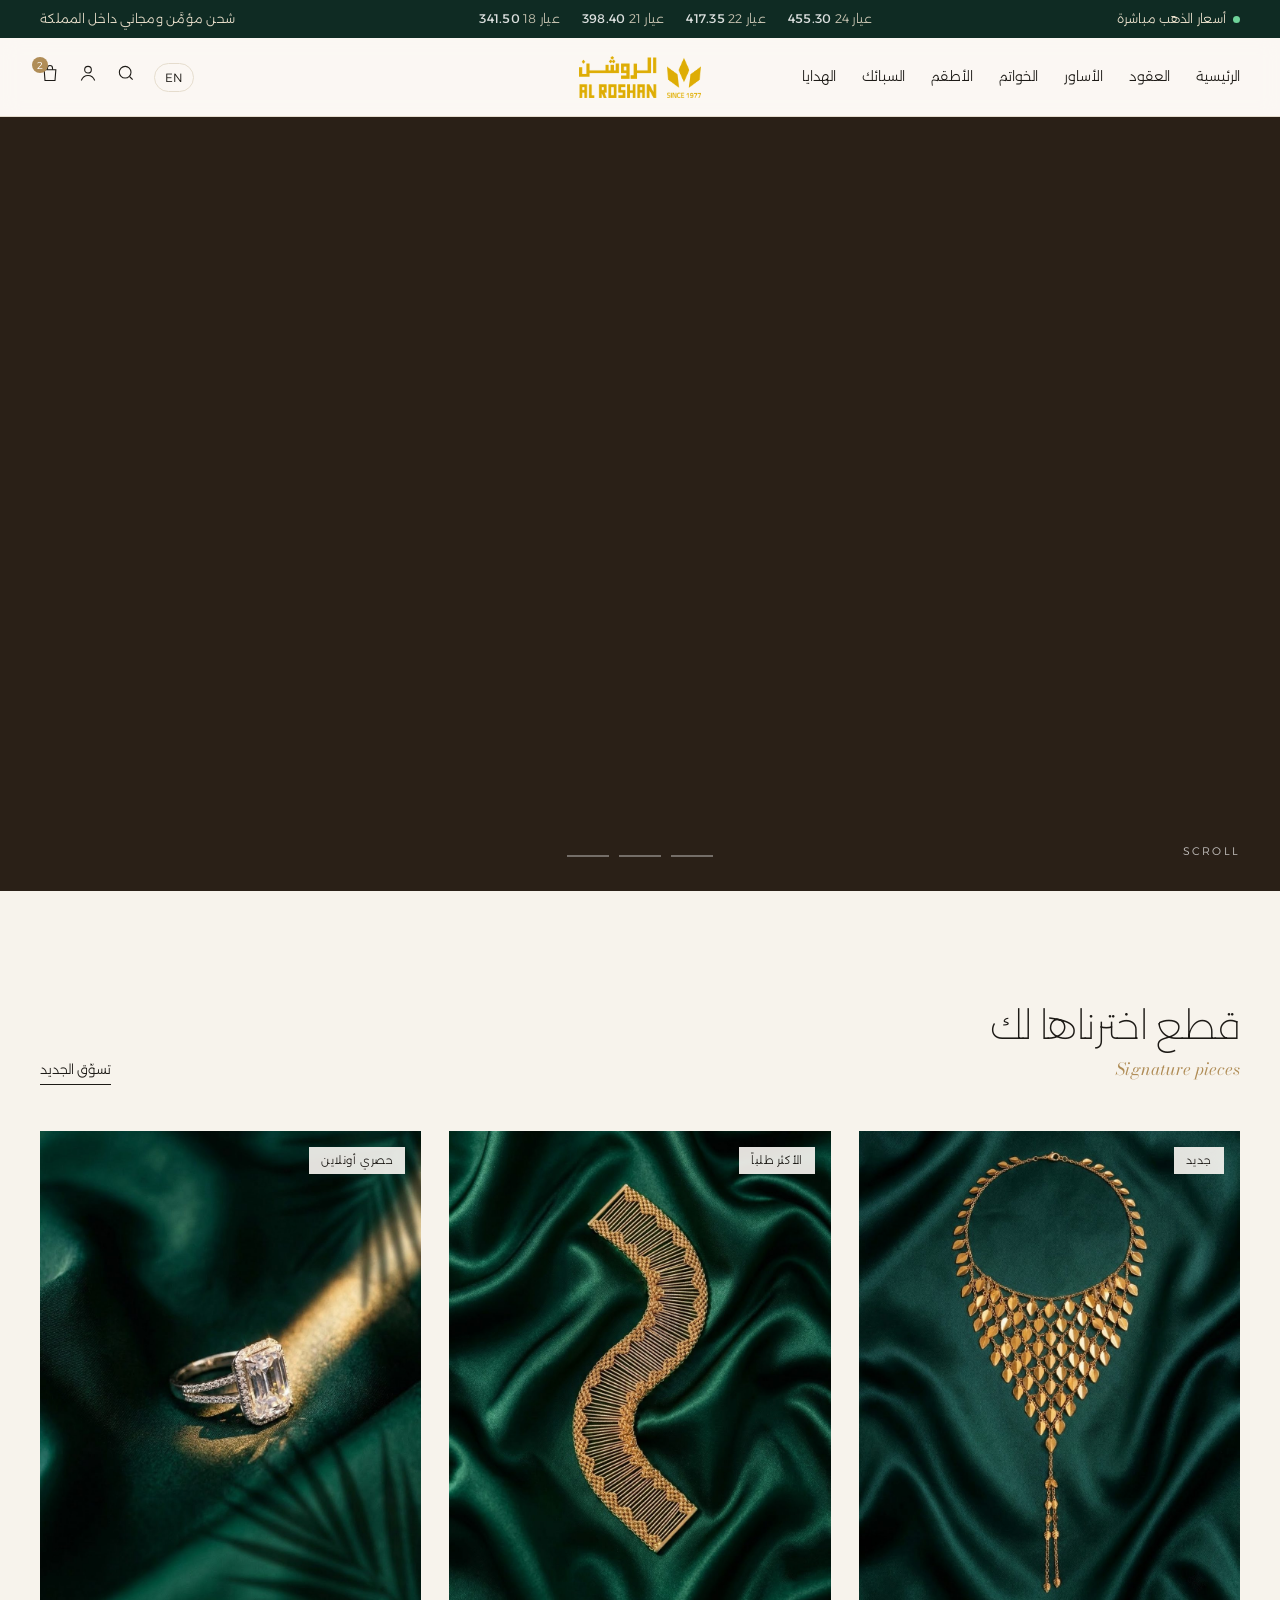
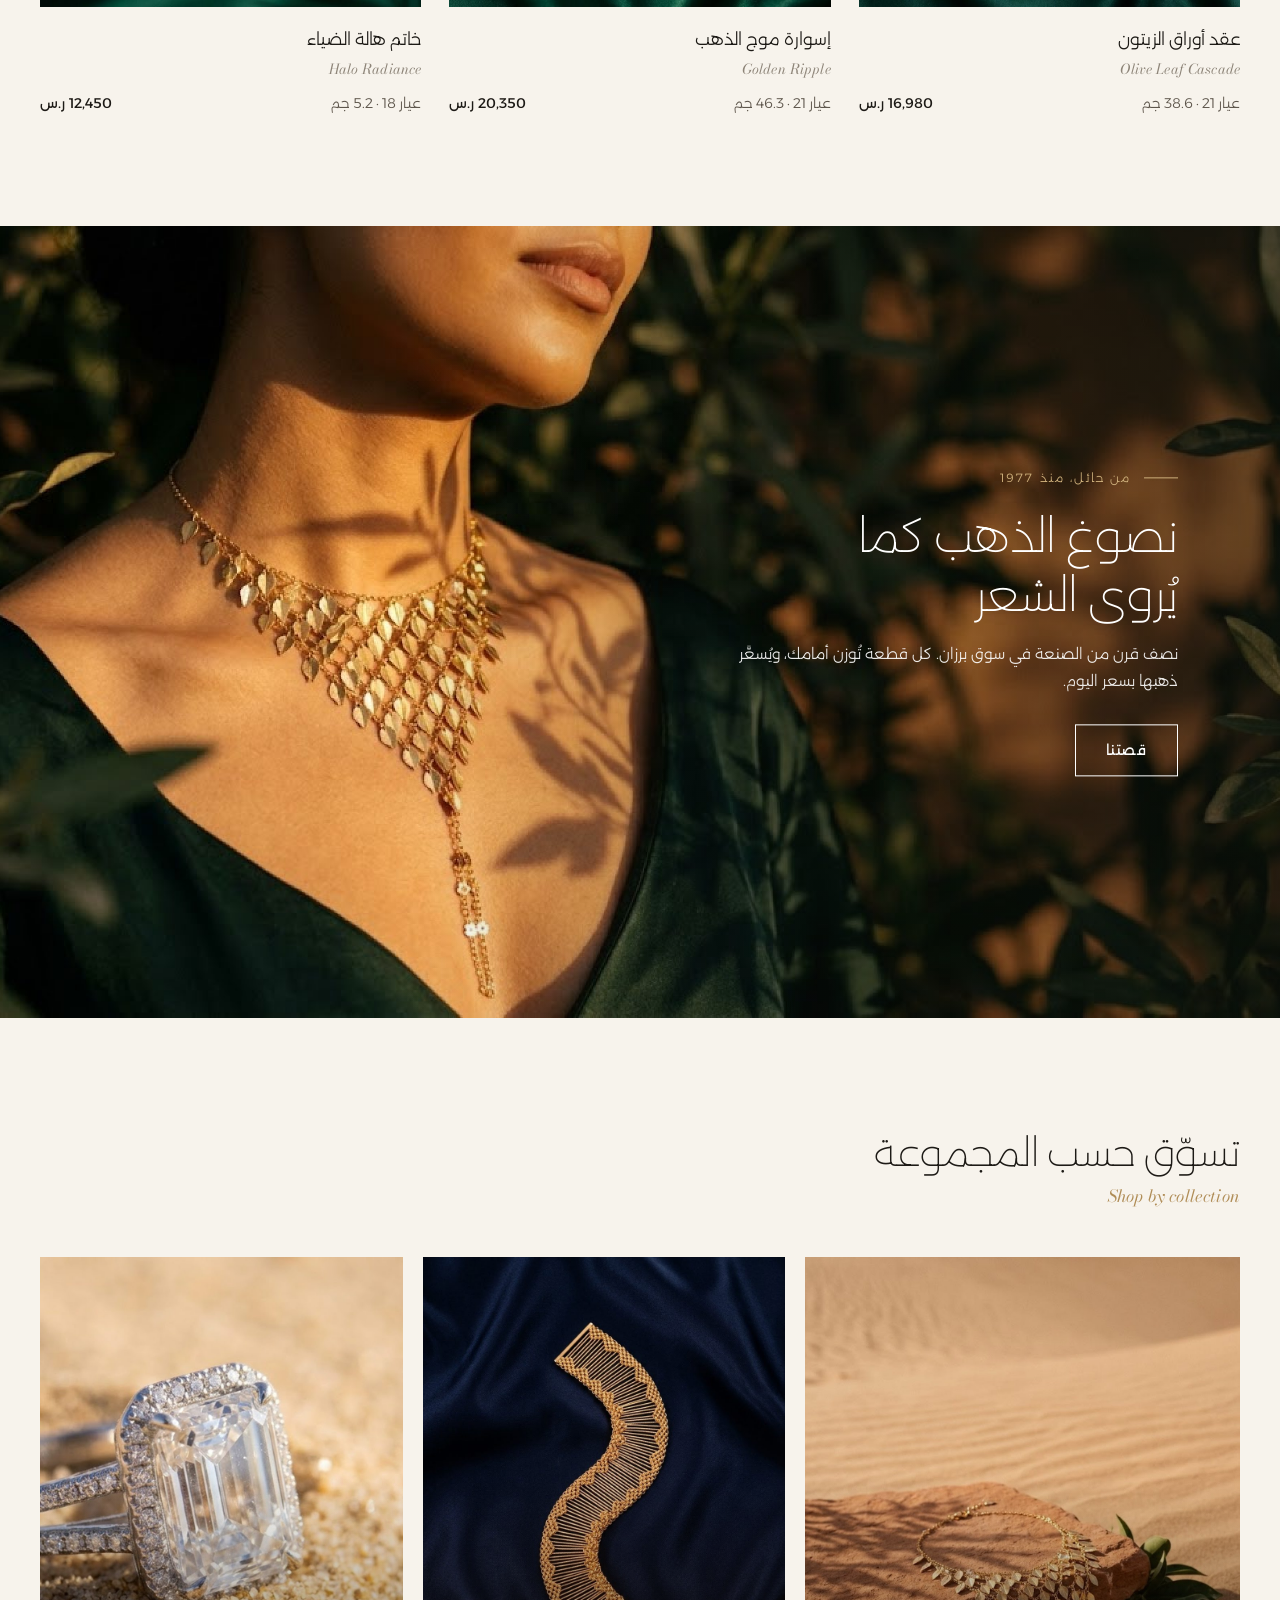
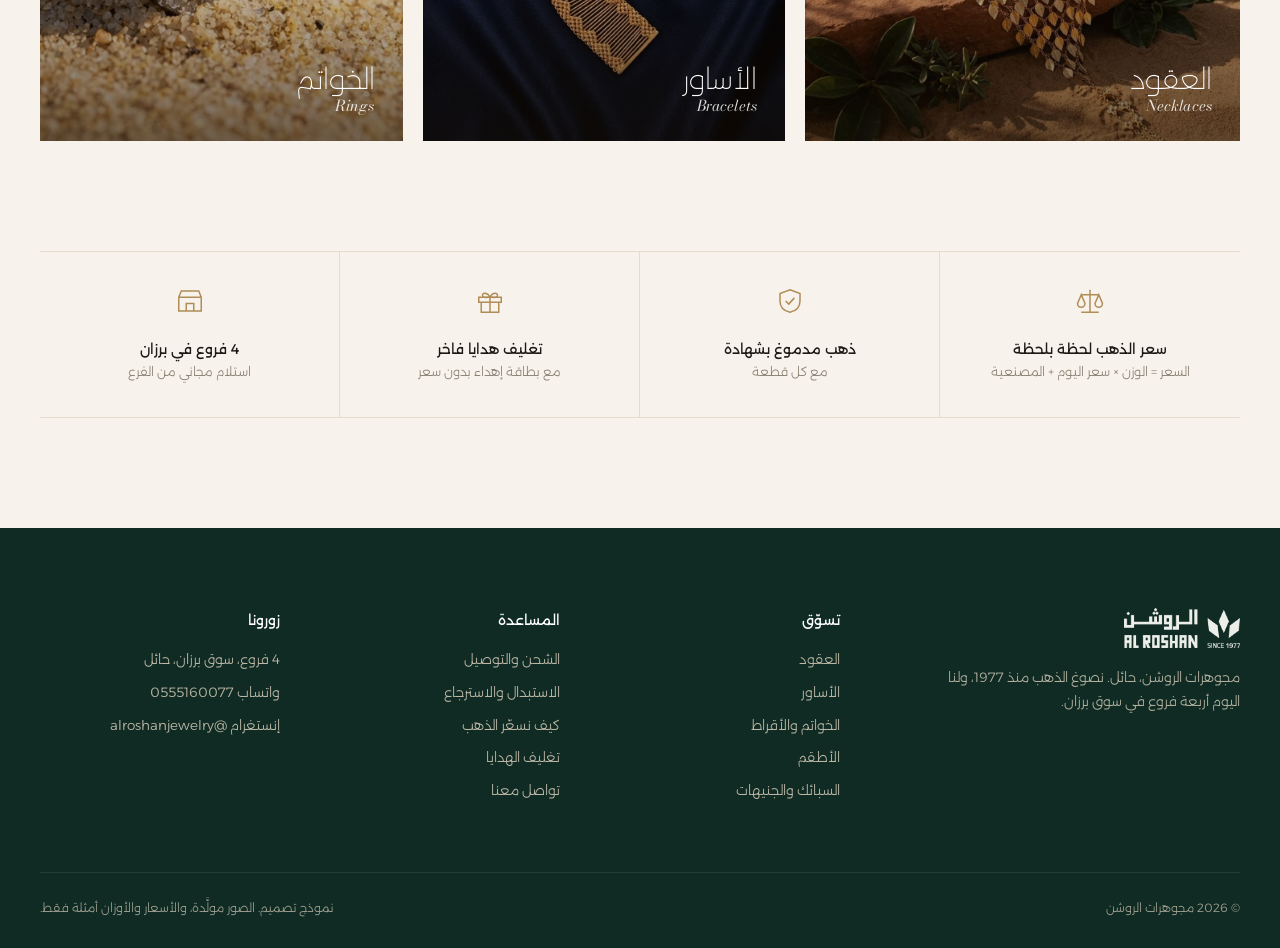
==== index.html @ e563119b "Add Al Roshan preview site (homepage and 3 product pages) Co-Authored-By: Claude Opus 5.5 <noreply@a" ====
<!DOCTYPE html><html lang="ar" dir="rtl"><head><meta charset="utf-8"><meta name="viewport" content="width=device-width,initial-scale=1">
<title>مجوهرات الروشن | ذهب حائل منذ 1977</title><link rel="preconnect" href="https://fonts.googleapis.com"><link rel="preconnect" href="https://fonts.gstatic.com" crossorigin><link href="https://fonts.googleapis.com/css2?family=Alexandria:wght@200;300;400&family=Bodoni+Moda:ital,opsz,wght@0,6..96,400;1,6..96,400&display=swap" rel="stylesheet"><link rel="stylesheet" href="style.css"></head><body class="">
<div class="pricebar"><div class="wrap"><span class="live"><i class="dot"></i>أسعار الذهب مباشرة</span>
<div class="k"><span>عيار 24 <b>455.30</b></span><span>عيار 22 <b>417.35</b></span><span>عيار 21 <b>398.40</b></span><span class="hide">عيار 18 <b>341.50</b></span></div>
<span class="hide-m">شحن مؤمَّن ومجاني داخل المملكة</span></div></div>
<header class="site"><div class="wrap">
<nav class="menu"><a href="index.html">الرئيسية</a><a href="necklace.html">العقود</a><a href="bracelet.html">الأساور</a><a href="ring.html">الخواتم</a><a href="#">الأطقم</a><a href="#">السبائك</a><a href="#">الهدايا</a></nav>
<span class="tools burger" style="justify-content:flex-start"><svg viewBox="0 0 24 24"><path d="M3 7h18M3 12h18M3 17h18"/></svg></span>
<a class="logo" href="index.html"><img src="img/logo.png" alt="الروشن للمجوهرات"></a>
<div class="tools"><span class="lang">EN</span><span><svg viewBox="0 0 24 24"><circle cx="11" cy="11" r="7"/><path d="M20 20l-3.5-3.5"/></svg></span><span class="acc"><svg viewBox="0 0 24 24"><circle cx="12" cy="8" r="4"/><path d="M4 21c1.5-4 4.5-6 8-6s6.5 2 8 6"/></svg></span><span class="bag"><svg viewBox="0 0 24 24"><path d="M5 8h14l-1 13H6L5 8z"/><path d="M9 8V6a3 3 0 016 0v2"/></svg><i>2</i></span></div>
</div></header>
<section class="hero">
 <div class="slide" style="--o:30% 60%;--mp:22% 50%"><img src="img/hero_necklace.jpg" alt=""><div class="shade" style="background:linear-gradient(270deg,rgba(40,24,10,.55),rgba(40,24,10,0) 55%)"></div>
  <div class="copy right"><div class="eyebrow">مجموعة الواحة</div><h1>ذهبٌ يشبه الرمل<br>حين تلمسه الشمس</h1><span class="en">The Oasis Collection</span><a class="btn" href="necklace.html">اكتشف العقد</a></div></div>
 <div class="slide" style="--o:80% 60%;--mp:82% 50%"><img src="img/hero_bracelet.jpg" alt=""><div class="shade" style="background:linear-gradient(90deg,rgba(40,24,10,.55),rgba(40,24,10,0) 55%)"></div>
  <div class="copy left"><div class="eyebrow">مجموعة الموج</div><h2>أساور تنحني مع المعصم<br>كنسيم الصحراء</h2><span class="en">Golden Ripple</span><a class="btn" href="bracelet.html">تسوّق الأساور</a></div></div>
 <div class="slide" style="--o:45% 50%;--mp:46% 50%"><img src="img/hero_ring.jpg" alt=""><div class="shade" style="background:linear-gradient(270deg,rgba(4,20,14,.6),rgba(4,20,14,0) 55%)"></div>
  <div class="copy right"><div class="eyebrow">مجموعة الضياء</div><h2>خواتم تُروى بها<br>اللحظات الكبيرة</h2><span class="en">Halo Radiance</span><a class="btn" href="ring.html">اكتشف الخواتم</a></div></div>
 <div class="dots"><i></i><i></i><i></i></div><div class="scrollcue">SCROLL</div>
</section>
<section class="sec"><div class="wrap"><div class="head"><div><h2>قطع اخترناها لك</h2><span class="en">Signature pieces</span></div><a class="more" href="#">تسوّق الجديد</a></div>
<div class="cards"><a class="card reveal" href="necklace.html"><div class="ph"><span class="tag">جديد</span><img src="img/n_card.jpg" alt="عقد أوراق الزيتون" loading="lazy"><img class="alt" src="img/n_card_alt.jpg" alt="" loading="lazy"></div>
<h3>عقد أوراق الزيتون</h3><span class="en">Olive Leaf Cascade</span><div class="pr"><span>عيار 21 · 38.6 جم</span><b>16,980 ر.س</b></div></a><a class="card reveal" href="bracelet.html"><div class="ph"><span class="tag">الأكثر طلباً</span><img src="img/b_card.jpg" alt="إسوارة موج الذهب" loading="lazy"><img class="alt" src="img/b_card_alt.jpg" alt="" loading="lazy"></div>
<h3>إسوارة موج الذهب</h3><span class="en">Golden Ripple</span><div class="pr"><span>عيار 21 · 46.3 جم</span><b>20,350 ر.س</b></div></a><a class="card reveal" href="ring.html"><div class="ph"><span class="tag">حصري أونلاين</span><img src="img/r_card.jpg" alt="خاتم هالة الضياء" loading="lazy"><img class="alt" src="img/r_card_alt.jpg" alt="" loading="lazy"></div>
<h3>خاتم هالة الضياء</h3><span class="en">Halo Radiance</span><div class="pr"><span>عيار 18 · 5.2 جم</span><b>12,450 ر.س</b></div></a></div></div></section>
<section class="band"><img src="img/band_model.jpg" alt="" loading="lazy"><div class="shade"></div><div class="copy reveal"><div class="eyebrow">من حائل، منذ 1977</div><h2>نصوغ الذهب كما<br>يُروى الشعر</h2><p>نصف قرن من الصنعة في سوق برزان. كل قطعة تُوزن أمامك، ويُسعَّر ذهبها بسعر اليوم.</p><a class="btn" href="#">قصتنا</a></div></section>
<section class="sec"><div class="wrap"><div class="head"><div><h2>تسوّق حسب المجموعة</h2><span class="en">Shop by collection</span></div></div>
<div class="tiles"><a class="tile reveal" href="necklace.html"><img src="img/t_necklaces.jpg" alt="" loading="lazy"><div class="lbl"><h3>العقود<span class="en">Necklaces</span></h3></div></a>
<a class="tile reveal" href="bracelet.html"><img src="img/t_bracelets.jpg" alt="" loading="lazy"><div class="lbl"><h3>الأساور<span class="en">Bracelets</span></h3></div></a>
<a class="tile reveal" href="ring.html"><img src="img/t_rings.jpg" alt="" loading="lazy"><div class="lbl"><h3>الخواتم<span class="en">Rings</span></h3></div></a></div></div></section>
<div class="wrap"><div class="promises">
<div><svg viewBox="0 0 24 24"><path d="M12 3v18M5 21h14M5 7h14M5 7l-3 7a3 3 0 006 0L5 7zM19 7l-3 7a3 3 0 006 0l-3-7z"/></svg><h4>سعر الذهب لحظة بلحظة</h4><p>السعر = الوزن × سعر اليوم + المصنعية</p></div>
<div><svg viewBox="0 0 24 24"><path d="M12 3l8 3v6c0 5-3.5 8-8 9-4.5-1-8-4-8-9V6l8-3z"/><path d="M8.5 12l2.5 2.5 4.5-5"/></svg><h4>ذهب مدموغ بشهادة</h4><p>مع كل قطعة</p></div>
<div><svg viewBox="0 0 24 24"><path d="M3 9h18v4H3zM5 13h14v8H5zM12 9v12"/><path d="M12 9c-2-4-6-4-6-1.5S10 9 12 9zM12 9c2-4 6-4 6-1.5S14 9 12 9z"/></svg><h4>تغليف هدايا فاخر</h4><p>مع بطاقة إهداء بدون سعر</p></div>
<div><svg viewBox="0 0 24 24"><path d="M3 9l2-5h14l2 5M3 9v11h18V9M3 9h18"/><path d="M9 20v-6h6v6"/></svg><h4>4 فروع في برزان</h4><p>استلام مجاني من الفرع</p></div>
</div></div>
<div style="height:110px"></div>
<footer><div class="wrap"><div class="cols">
<div><div class="logo"><img src="img/logo.png" alt=""></div><p style="max-width:300px;opacity:.8">مجوهرات الروشن، حائل. نصوغ الذهب منذ 1977، ولنا اليوم أربعة فروع في سوق برزان.</p></div>
<div><h5>تسوّق</h5><ul><li>العقود</li><li>الأساور</li><li>الخواتم والأقراط</li><li>الأطقم</li><li>السبائك والجنيهات</li></ul></div>
<div><h5>المساعدة</h5><ul><li>الشحن والتوصيل</li><li>الاستبدال والاسترجاع</li><li>كيف نسعّر الذهب</li><li>تغليف الهدايا</li><li>تواصل معنا</li></ul></div>
<div><h5>زورونا</h5><ul><li>4 فروع، سوق برزان، حائل</li><li>واتساب 0555160077</li><li>إنستغرام @alroshanjewelry</li></ul></div>
</div><div class="base"><span>© 2026 مجوهرات الروشن</span><span>نموذج تصميم. الصور مولَّدة، والأسعار والأوزان أمثلة فقط.</span></div></div></footer></body></html>
---- style.css ----
:root{
  --ivory:#F7F3EC; --paper:#FBF8F3; --ink:#1D1A16; --ink2:#5E564C; --mute:#8D8478;
  --line:#E5DCCD; --gold:#B08D57; --gold2:#CDAF7B; --em:#0F2B23; --em2:#173D32; --navy:#141B33;
  --ar:'Alexandria',system-ui,sans-serif; --serif:'Bodoni Moda',Georgia,serif;
}
*{box-sizing:border-box;margin:0;padding:0}
html{scroll-behavior:smooth}
body{background:var(--ivory);color:var(--ink);font-family:var(--ar);font-weight:300;line-height:1.75;-webkit-font-smoothing:antialiased}
img{display:block;max-width:100%}
a{color:inherit;text-decoration:none}
.en{font-family:var(--serif);font-style:italic;font-weight:400;letter-spacing:.01em}
.wrap{max-width:1360px;margin:0 auto;padding:0 40px}

/* top price bar */
.pricebar{background:var(--em);color:#E9DFCB;font-size:12.5px;letter-spacing:.02em}
.pricebar .wrap{display:flex;justify-content:space-between;align-items:center;height:38px;gap:16px}
.pricebar b{color:#fff;font-weight:400}
.live{display:inline-flex;align-items:center;gap:7px}
.dot{width:7px;height:7px;border-radius:50%;background:#6FD39A;box-shadow:0 0 0 0 rgba(111,211,154,.6);animation:pulse 2s infinite}
@keyframes pulse{70%{box-shadow:0 0 0 7px rgba(111,211,154,0)}100%{box-shadow:0 0 0 0 rgba(111,211,154,0)}}
.pricebar .k{display:flex;gap:22px}
.pricebar .k span{opacity:.85}

/* header */
header.site{background:rgba(251,248,243,.92);backdrop-filter:blur(10px);position:sticky;top:0;z-index:50;border-bottom:1px solid var(--line)}
header.site .wrap{display:grid;grid-template-columns:1fr auto 1fr;align-items:center;height:78px}
.logo img{height:42px;width:auto}
nav.menu{display:flex;gap:26px;font-size:13.5px;font-weight:300}
nav.menu a{position:relative;padding:4px 0}
nav.menu a:after{content:"";position:absolute;inset-inline:0;bottom:-2px;height:1px;background:var(--gold);transform:scaleX(0);transition:transform .35s}
nav.menu a:hover:after,nav.menu a.on:after{transform:scaleX(1)}
.tools{display:flex;justify-content:flex-end;gap:18px;align-items:center}
.tools svg{width:20px;height:20px;stroke:var(--ink);fill:none;stroke-width:1.3}
.tools .bag{position:relative}
.tools .bag i{position:absolute;top:-6px;left:-8px;background:var(--gold);color:#fff;font-style:normal;font-size:10px;width:16px;height:16px;border-radius:50%;display:grid;place-items:center}
.lang{font-size:12px;border:1px solid var(--line);padding:3px 10px;border-radius:20px}
.burger{display:none}

/* hero slider (CSS only) */
.hero{position:relative;height:min(86vh,820px);min-height:560px;overflow:hidden;background:#2a2017}
.slide{position:absolute;inset:0;opacity:0;animation:fade 21s infinite}
.slide:nth-child(2){animation-delay:7s}
.slide:nth-child(3){animation-delay:14s}
@keyframes fade{0%{opacity:0}4%{opacity:1}30%{opacity:1}36%{opacity:0}100%{opacity:0}}
.slide img{width:100%;height:100%;object-fit:cover;animation:kb 21s infinite linear;transform-origin:var(--o,center)}
.slide:nth-child(2) img{animation-delay:7s}.slide:nth-child(3) img{animation-delay:14s}
@keyframes kb{0%{transform:scale(1.06)}36%{transform:scale(1)}100%{transform:scale(1)}}
.slide .shade{position:absolute;inset:0}
.slide .copy{position:absolute;top:50%;transform:translateY(-50%);max-width:520px;color:#fff}
.slide .copy.right{right:7vw}.slide .copy.left{left:7vw}
.eyebrow{font-size:12px;letter-spacing:.18em;color:var(--gold2);display:flex;gap:12px;align-items:center;margin-bottom:18px}
.eyebrow:before{content:"";width:34px;height:1px;background:currentColor}
.slide h1,.slide h2{font-weight:200;font-size:clamp(34px,4.2vw,62px);line-height:1.25;margin-bottom:12px}
.slide .en{font-size:20px;opacity:.85;display:block;margin-bottom:30px}
.btn{display:inline-flex;align-items:center;gap:12px;height:52px;padding:0 30px;font-size:14px;letter-spacing:.04em;border:1px solid currentColor;transition:.35s;font-family:var(--ar);font-weight:400;cursor:pointer;background:none;color:inherit}
.btn:hover{background:#fff;color:var(--ink);border-color:#fff}
.btn.solid{background:var(--em);border-color:var(--em);color:#fff}
.btn.solid:hover{background:var(--em2)}
.btn.gold{background:var(--gold);border-color:var(--gold);color:#fff}
.dots{position:absolute;bottom:34px;left:50%;transform:translateX(-50%);display:flex;gap:10px;z-index:3}
.dots i{width:42px;height:2px;background:rgba(255,255,255,.35);overflow:hidden;position:relative}
.dots i:after{content:"";position:absolute;inset:0;background:#fff;transform:scaleX(0);transform-origin:right;animation:bar 21s infinite linear}
.dots i:nth-child(2):after{animation-delay:7s}.dots i:nth-child(3):after{animation-delay:14s}
@keyframes bar{0%{transform:scaleX(0)}33.3%{transform:scaleX(1)}33.4%{transform:scaleX(0)}100%{transform:scaleX(0)}}
.scrollcue{position:absolute;bottom:30px;right:40px;color:#fff;font-size:11px;letter-spacing:.2em;opacity:.7;z-index:3}

/* section heads */
.sec{padding:110px 0}
.head{display:flex;justify-content:space-between;align-items:flex-end;margin-bottom:46px;gap:30px}
.head h2{font-weight:200;font-size:clamp(28px,3vw,42px);line-height:1.3}
.head .en{color:var(--gold);font-size:17px;display:block;margin-top:4px}
.more{font-size:13px;border-bottom:1px solid var(--ink);padding-bottom:3px}

/* product cards */
.cards{display:grid;grid-template-columns:repeat(3,1fr);gap:28px}
.card .ph{aspect-ratio:4/5;overflow:hidden;background:#e9e2d6;position:relative}
.card .ph img{width:100%;height:100%;object-fit:cover;transition:transform 1.4s cubic-bezier(.2,.7,.2,1),opacity .6s}
.card .ph img.alt{position:absolute;inset:0;opacity:0}
.card:hover .ph img.alt{opacity:1}
.card:hover .ph img{transform:scale(1.04)}
.card .tag{position:absolute;top:16px;right:16px;background:rgba(251,248,243,.9);font-size:11px;padding:4px 12px;letter-spacing:.05em;z-index:2}
.card h3{font-weight:300;font-size:17px;margin-top:18px}
.card .en{color:var(--mute);font-size:14px}
.card .pr{display:flex;justify-content:space-between;margin-top:8px;font-size:14px;color:var(--ink2)}
.card .pr b{font-weight:400;color:var(--ink)}

/* editorial band */
.band{position:relative;height:88vh;min-height:560px;overflow:hidden;color:#fff}
.band img{width:100%;height:100%;object-fit:cover}
.band .shade{position:absolute;inset:0;background:linear-gradient(90deg,rgba(15,20,14,.0) 30%,rgba(15,20,14,.55))}
.band .copy{position:absolute;right:8vw;top:50%;transform:translateY(-50%);max-width:470px}
.band h2{font-weight:200;font-size:clamp(30px,3.6vw,52px);line-height:1.3;margin-bottom:16px}
.band p{font-size:15px;opacity:.9;margin-bottom:30px}
@supports (animation-timeline:view()){
  .band img{animation:drift linear both;animation-timeline:view()}
  @keyframes drift{from{transform:scale(1.15) translateY(-3%)}to{transform:scale(1) translateY(3%)}}
  .reveal{animation:rise linear both;animation-timeline:view();animation-range:entry 0% cover 30%}
  @keyframes rise{from{opacity:0;transform:translateY(40px)}to{opacity:1;transform:none}}
}

/* collection tiles */
.tiles{display:grid;grid-template-columns:1.2fr 1fr 1fr;gap:20px}
.tile{position:relative;overflow:hidden;aspect-ratio:3/4;color:#fff}
.tile:first-child{aspect-ratio:auto}
.tile img{width:100%;height:100%;object-fit:cover;transition:transform 1.6s cubic-bezier(.2,.7,.2,1)}
.tile:hover img{transform:scale(1.05)}
.tile .lbl{position:absolute;inset-inline:28px;bottom:26px;display:flex;justify-content:space-between;align-items:flex-end}
.tile .lbl h3{font-weight:200;font-size:28px;line-height:1.2}
.tile .lbl .en{font-size:15px;opacity:.85;display:block}
.tile:after{content:"";position:absolute;inset:0;background:linear-gradient(0deg,rgba(0,0,0,.45),transparent 45%);pointer-events:none}
.tile .lbl{z-index:2}

/* promises */
.promises{display:grid;grid-template-columns:repeat(4,1fr);border-top:1px solid var(--line);border-bottom:1px solid var(--line)}
.promises div{padding:34px 26px;text-align:center;border-inline-start:1px solid var(--line)}
.promises div:first-child{border-inline-start:0}
.promises svg{width:30px;height:30px;stroke:var(--gold);fill:none;stroke-width:1.2;margin:0 auto 12px}
.promises h4{font-weight:400;font-size:14px}
.promises p{font-size:12.5px;color:var(--mute)}

/* footer */
footer{background:var(--em);color:#D9CFBC;padding:80px 0 30px;font-size:13.5px}
footer .cols{display:grid;grid-template-columns:1.5fr 1fr 1fr 1fr;gap:40px}
footer h5{color:#fff;font-weight:400;font-size:14px;margin-bottom:16px}
footer li{list-style:none;margin-bottom:9px;opacity:.85}
footer .logo img{height:40px;filter:brightness(0) invert(1) sepia(.3);opacity:.92;margin-bottom:18px}
footer .base{border-top:1px solid rgba(255,255,255,.12);margin-top:60px;padding-top:24px;display:flex;justify-content:space-between;font-size:12px;opacity:.7}

/* ===== product page ===== */
.crumbs{font-size:12.5px;color:var(--mute);padding:26px 0}
.crumbs a:hover{color:var(--ink)}
.pdp{display:grid;grid-template-columns:1.45fr 1fr;gap:64px;align-items:start}
.gallery{display:grid;grid-template-columns:1fr 1fr;gap:12px}
.gallery figure{overflow:hidden;background:#e9e2d6;position:relative;cursor:zoom-in}
.gallery figure.wide{grid-column:span 2;aspect-ratio:5/4}
.gallery figure.tall{aspect-ratio:4/5}
.gallery img{width:100%;height:100%;object-fit:cover;transition:transform .9s cubic-bezier(.2,.7,.2,1)}
.gallery figure:hover img{transform:scale(1.12)}
.gallery figcaption{position:absolute;bottom:12px;right:14px;font-size:11px;background:rgba(251,248,243,.85);padding:2px 10px;letter-spacing:.04em}
.buy{position:sticky;top:104px;padding-bottom:40px}
.buy .coll{font-size:12px;letter-spacing:.16em;color:var(--gold)}
.buy h1{font-weight:200;font-size:36px;line-height:1.3;margin:10px 0 2px}
.buy .en.name{color:var(--mute);font-size:18px}
.meta{display:flex;gap:10px;margin:18px 0 22px;flex-wrap:wrap}
.chip{font-size:12px;border:1px solid var(--line);padding:4px 12px;border-radius:30px;color:var(--ink2);background:var(--paper)}
.chip.g{border-color:var(--gold2);color:#7d6136}
.price{font-size:30px;font-weight:300;letter-spacing:.01em}
.price small{font-size:14px;color:var(--mute);margin-inline-start:6px}
.vat{font-size:12px;color:var(--mute)}
.gold{margin:22px 0;border:1px solid var(--line);background:var(--paper)}
.gold .top{display:flex;justify-content:space-between;align-items:center;padding:14px 18px;border-bottom:1px solid var(--line);font-size:13px}
.gold .rows{padding:12px 18px;font-size:13px;color:var(--ink2)}
.gold .rows div{display:flex;justify-content:space-between;padding:4px 0}
.gold .rows .t{border-top:1px dashed var(--line);margin-top:6px;padding-top:10px;color:var(--ink);font-weight:400}
.opt{margin:24px 0 10px}
.opt .lab{display:flex;justify-content:space-between;font-size:13px;margin-bottom:10px}
.opt .lab a{color:var(--mute);border-bottom:1px solid var(--line)}
.sizes{display:flex;gap:8px;flex-wrap:wrap}
.sizes label{position:relative}
.sizes input{position:absolute;opacity:0}
.sizes span{display:grid;place-items:center;min-width:54px;height:44px;padding:0 12px;border:1px solid var(--line);font-size:13px;cursor:pointer;transition:.25s;background:var(--paper)}
.sizes input:checked+span{border-color:var(--ink);background:var(--ink);color:#fff}
.sizes span:hover{border-color:var(--ink)}
.giftrow{display:flex;align-items:center;gap:12px;margin:18px 0;font-size:13px;padding:14px 16px;border:1px solid var(--line);background:var(--paper)}
.giftrow input{accent-color:var(--em);width:16px;height:16px}
.giftrow small{color:var(--mute);display:block}
.ctas{display:grid;grid-template-columns:110px 1fr;gap:10px;margin-top:8px}
.qty{display:flex;border:1px solid var(--line);height:56px;align-items:center;justify-content:space-around;font-size:15px;background:var(--paper)}
.ctas .btn{height:56px;justify-content:center;width:100%}
.wa{grid-column:1/-1;border-color:var(--line);color:var(--ink);background:var(--paper)}
.wa:hover{background:var(--ink);color:#fff;border-color:var(--ink)}
.wa svg{width:18px;height:18px;fill:#25D366}
.assure{display:grid;grid-template-columns:1fr 1fr;gap:10px 18px;margin:26px 0;font-size:12.5px;color:var(--ink2)}
.assure div{display:flex;gap:10px;align-items:center}
.assure svg{width:20px;height:20px;stroke:var(--gold);fill:none;stroke-width:1.3;flex:none}
details{border-top:1px solid var(--line)}
details:last-of-type{border-bottom:1px solid var(--line)}
summary{list-style:none;cursor:pointer;padding:18px 0;font-size:14px;display:flex;justify-content:space-between}
summary::-webkit-details-marker{display:none}
summary:after{content:"+";font-size:20px;line-height:1;color:var(--gold);transition:.3s}
details[open] summary:after{transform:rotate(45deg)}
details .in{padding:0 0 20px;font-size:13.5px;color:var(--ink2)}
.specs{width:100%;border-collapse:collapse}
.specs td{padding:8px 0;border-bottom:1px solid #EEE7DB}
.specs td:first-child{color:var(--mute);width:44%}
.stock{font-size:12.5px;color:#2f7a52;display:flex;align-items:center;gap:8px;margin-top:14px}
.stock:before{content:"";width:7px;height:7px;border-radius:50%;background:#2f7a52}
.mobbar{display:none}

/* story strip on PDP */
.story{display:grid;grid-template-columns:1fr 1fr;min-height:640px;margin-top:110px;background:var(--em);color:#EDE3D0}
.story .img{overflow:hidden}
.story img{width:100%;height:100%;object-fit:cover}
.story .txt{padding:90px 8vw;display:flex;flex-direction:column;justify-content:center}
.story h2{font-weight:200;font-size:clamp(28px,3vw,44px);line-height:1.35;margin:14px 0 18px;color:#fff}
.story p{font-size:15px;opacity:.88;max-width:440px}
.story .sig{margin-top:34px;display:flex;gap:30px}
.story .sig div{border-top:1px solid rgba(255,255,255,.2);padding-top:12px;font-size:12px;opacity:.85}
.story .sig b{display:block;font-weight:200;font-size:30px;color:var(--gold2)}
@supports (animation-timeline:view()){
  .story img{animation:drift2 linear both;animation-timeline:view()}
  @keyframes drift2{from{transform:scale(1.18)}to{transform:scale(1)}}
}

.note{font-size:11.5px;color:var(--mute);text-align:center;padding:18px 0 0}

/* ===== responsive ===== */
@media (max-width:1000px){
  .wrap{padding:0 20px}
  nav.menu{display:none}
  .burger{display:block}
  header.site .wrap{height:64px;grid-template-columns:auto 1fr auto}
  header.site .logo{justify-self:center}
  .logo img{height:32px}
  .tools .lang,.tools .acc{display:none}
  .pricebar .k span.hide{display:none}
  .hero{height:82svh;min-height:520px}
  .slide .copy{top:auto;bottom:90px;transform:none;inset-inline:22px !important;max-width:none}
  .slide img{object-position:var(--mp,center)}
  .slide .shade{background:linear-gradient(0deg,rgba(0,0,0,.6),rgba(0,0,0,0) 60%) !important}
  .sec{padding:70px 0}
  .head{flex-direction:column;align-items:flex-start;gap:12px;margin-bottom:30px}
  .cards{grid-template-columns:none;grid-auto-flow:column;grid-auto-columns:78%;overflow-x:auto;scroll-snap-type:x mandatory;gap:14px;padding-bottom:6px}
  .card{scroll-snap-align:start}
  .tiles{grid-template-columns:1fr 1fr}
  .tile:first-child{grid-column:span 2;aspect-ratio:4/3}
  .tile .lbl h3{font-size:21px}
  .band{height:78svh}
  .band .shade{background:linear-gradient(0deg,rgba(0,0,0,.65),transparent 65%)}
  .band .copy{top:auto;bottom:50px;transform:none;inset-inline:22px;right:22px}
  .promises{grid-template-columns:1fr 1fr}
  .promises div:nth-child(3){border-inline-start:0}
  .promises div{border-top:1px solid var(--line);padding:24px 14px}
  footer .cols{grid-template-columns:1fr 1fr}
  footer .base{flex-direction:column;gap:8px}
  .pdp{grid-template-columns:1fr;gap:26px}
  .gallery{display:flex;overflow-x:auto;scroll-snap-type:x mandatory;gap:8px;margin:0 -20px;padding:0 20px}
  .gallery figure{flex:0 0 88%;scroll-snap-align:center;aspect-ratio:4/5 !important}
  .buy{position:static;padding-bottom:0}
  .buy h1{font-size:28px}
  .story{grid-template-columns:1fr;margin-top:70px}
  .story .img{height:420px}
  .story .txt{padding:50px 22px}
  .mobbar{display:flex;position:fixed;bottom:0;inset-inline:0;z-index:60;background:rgba(251,248,243,.96);backdrop-filter:blur(8px);border-top:1px solid var(--line);padding:10px 14px;gap:12px;align-items:center}
  .mobbar .p{flex:1;font-size:15px}
  .mobbar .p small{display:block;font-size:11px;color:var(--mute)}
  .mobbar .btn{height:48px;padding:0 26px}
  body.pd{padding-bottom:70px}
  .scrollcue{display:none}
}
.tile:first-child img{position:absolute;inset:0}
.cards.two{grid-template-columns:repeat(2,1fr);max-width:900px}
@media(max-width:1000px){.cards.two{grid-template-columns:none;max-width:none}}
.pricebar .wrap>*{white-space:nowrap}
.tile:after{background:linear-gradient(0deg,rgba(20,12,4,.6),rgba(20,12,4,0) 55%)}
@media(max-width:1000px){
  .pricebar .hide-m{display:none}
  .pricebar .wrap{gap:12px;font-size:11.5px}
  .pricebar .k{gap:12px}
  .gold .top{flex-wrap:wrap;gap:6px 14px;font-size:12px}
  .gold .top span{white-space:nowrap}
}
@media(max-width:420px){.pricebar .live{font-size:0;gap:0}.pricebar .live .dot{margin-inline-end:2px}}
@media(max-width:1000px){.slide .shade{background:linear-gradient(0deg,rgba(15,9,3,.72),rgba(15,9,3,.25) 55%,rgba(0,0,0,0) 75%) !important}.slide .eyebrow{color:#EBD7AE}}
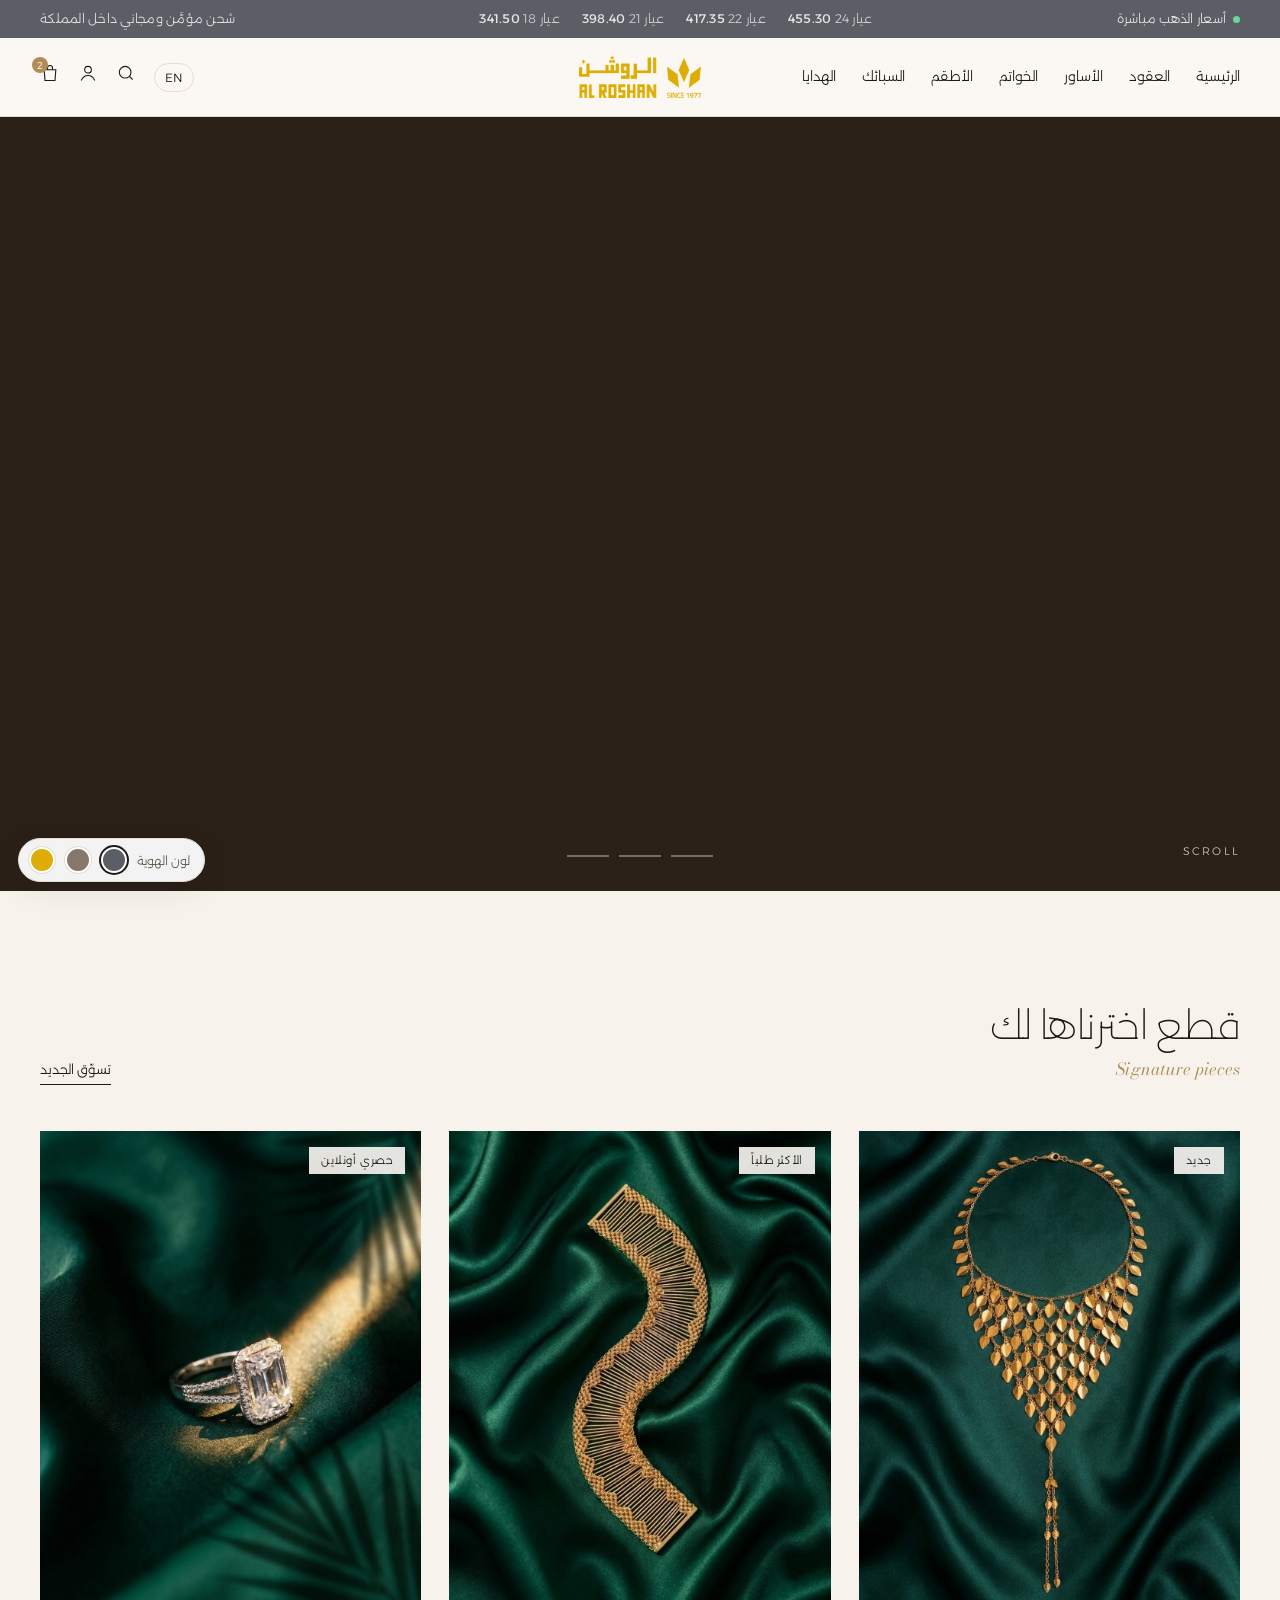
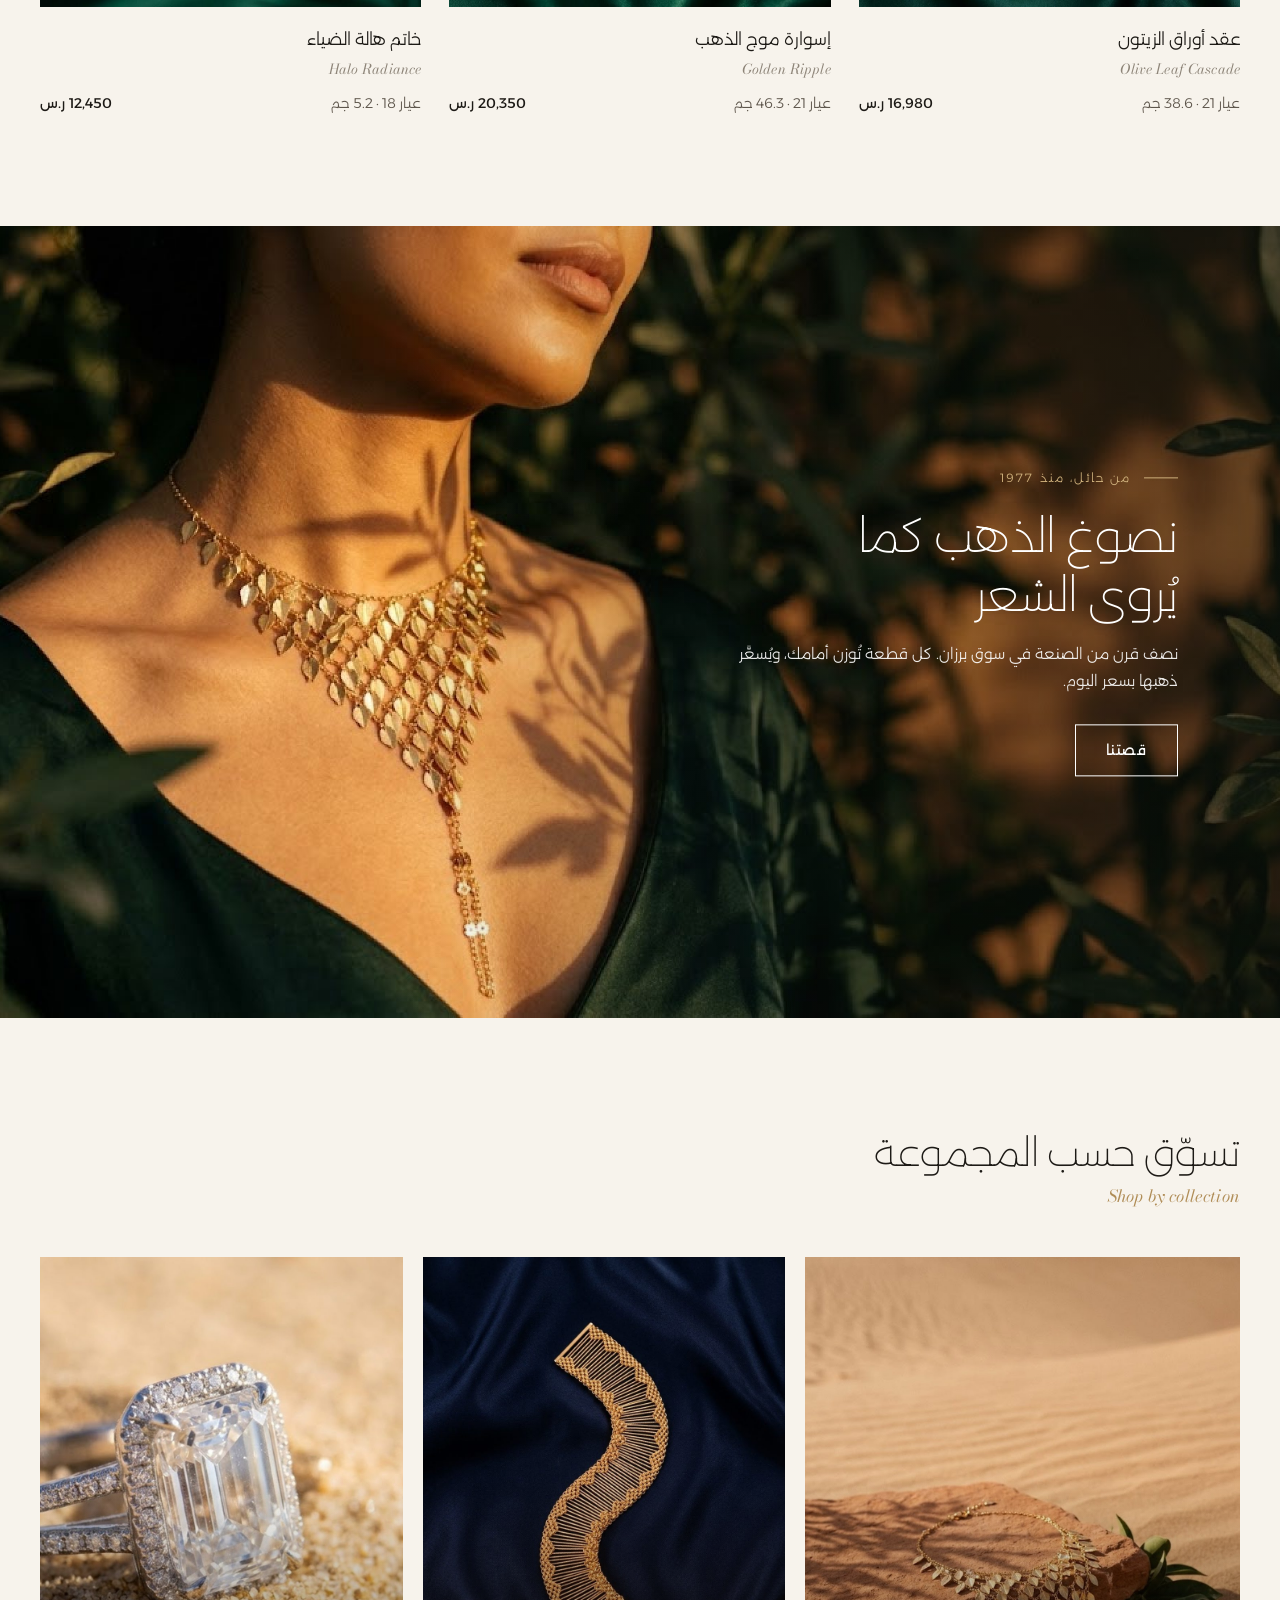
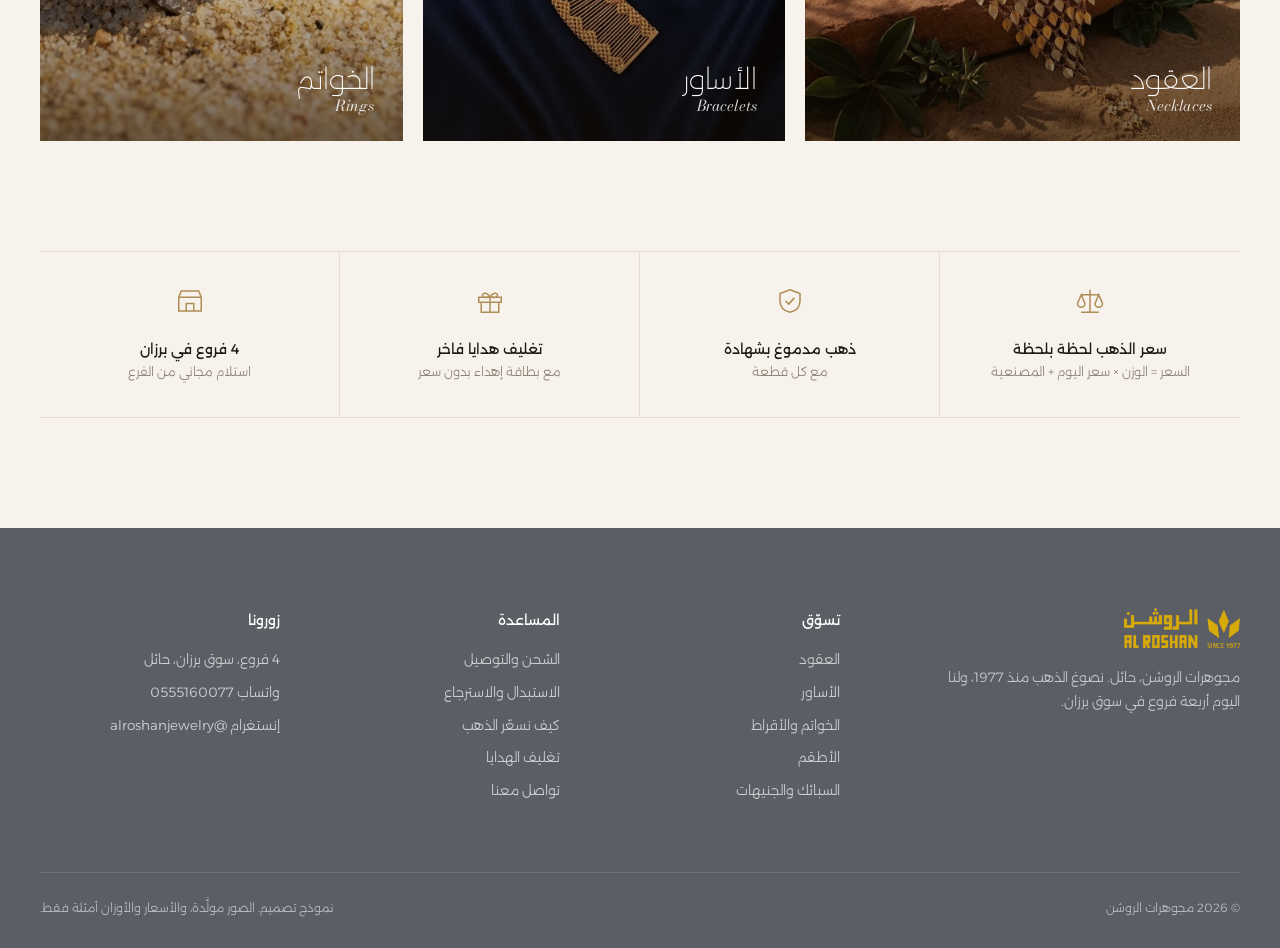
==== commit 5dd87c57: "Replace green with brand colours and add a colour picker Top bar, footer, story band and buttons now" ====
--- a/index.html
+++ b/index.html
@@ -1,5 +1,5 @@
 <!DOCTYPE html><html lang="ar" dir="rtl"><head><meta charset="utf-8"><meta name="viewport" content="width=device-width,initial-scale=1">
-<title>مجوهرات الروشن | ذهب حائل منذ 1977</title><link rel="preconnect" href="https://fonts.googleapis.com"><link rel="preconnect" href="https://fonts.gstatic.com" crossorigin><link href="https://fonts.googleapis.com/css2?family=Alexandria:wght@200;300;400&family=Bodoni+Moda:ital,opsz,wght@0,6..96,400;1,6..96,400&display=swap" rel="stylesheet"><link rel="stylesheet" href="style.css"></head><body class="">
+<title>مجوهرات الروشن | ذهب حائل منذ 1977</title><link rel="preconnect" href="https://fonts.googleapis.com"><link rel="preconnect" href="https://fonts.gstatic.com" crossorigin><link href="https://fonts.googleapis.com/css2?family=Alexandria:wght@200;300;400&family=Bodoni+Moda:ital,opsz,wght@0,6..96,400;1,6..96,400&display=swap" rel="stylesheet"><link rel="stylesheet" href="style.css"><script>try{var t=localStorage.getItem("alr-theme");if(t)document.documentElement.dataset.theme=t}catch(e){}</script></head><body class=""><div class="swatch" aria-label="لون الهوية"><span>لون الهوية</span><button data-t="slate" style="background:#5C5E66" title="رمادي"></button><button data-t="taupe" style="background:#85786B" title="بني رمادي"></button><button data-t="gold" style="background:#DEAD05" title="ذهبي"></button></div><script>(function(){var h=document.documentElement,b=document.querySelectorAll(".swatch button");function s(t){h.dataset.theme=t;b.forEach(function(x){x.classList.toggle("on",x.dataset.t===t)});try{localStorage.setItem("alr-theme",t)}catch(e){}}b.forEach(function(x){x.onclick=function(){s(x.dataset.t)}});s(h.dataset.theme||"slate")})()</script>
 <div class="pricebar"><div class="wrap"><span class="live"><i class="dot"></i>أسعار الذهب مباشرة</span>
 <div class="k"><span>عيار 24 <b>455.30</b></span><span>عيار 22 <b>417.35</b></span><span>عيار 21 <b>398.40</b></span><span class="hide">عيار 18 <b>341.50</b></span></div>
 <span class="hide-m">شحن مؤمَّن ومجاني داخل المملكة</span></div></div>
--- a/style.css
+++ b/style.css
@@ -12,9 +12,9 @@
 .wrap{max-width:1360px;margin:0 auto;padding:0 40px}
 
 /* top price bar */
-.pricebar{background:var(--em);color:#E9DFCB;font-size:12.5px;letter-spacing:.02em}
+.pricebar{background:var(--em);color:var(--on2);font-size:12.5px;letter-spacing:.02em}
 .pricebar .wrap{display:flex;justify-content:space-between;align-items:center;height:38px;gap:16px}
-.pricebar b{color:#fff;font-weight:400}
+.pricebar b{color:var(--on);font-weight:400}
 .live{display:inline-flex;align-items:center;gap:7px}
 .dot{width:7px;height:7px;border-radius:50%;background:#6FD39A;box-shadow:0 0 0 0 rgba(111,211,154,.6);animation:pulse 2s infinite}
 @keyframes pulse{70%{box-shadow:0 0 0 7px rgba(111,211,154,0)}100%{box-shadow:0 0 0 0 rgba(111,211,154,0)}}
@@ -54,7 +54,7 @@
 .slide .en{font-size:20px;opacity:.85;display:block;margin-bottom:30px}
 .btn{display:inline-flex;align-items:center;gap:12px;height:52px;padding:0 30px;font-size:14px;letter-spacing:.04em;border:1px solid currentColor;transition:.35s;font-family:var(--ar);font-weight:400;cursor:pointer;background:none;color:inherit}
 .btn:hover{background:#fff;color:var(--ink);border-color:#fff}
-.btn.solid{background:var(--em);border-color:var(--em);color:#fff}
+.btn.solid{background:var(--em);border-color:var(--em);color:var(--on)}
 .btn.solid:hover{background:var(--em2)}
 .btn.gold{background:var(--gold);border-color:var(--gold);color:#fff}
 .dots{position:absolute;bottom:34px;left:50%;transform:translateX(-50%);display:flex;gap:10px;z-index:3}
@@ -119,12 +119,12 @@
 .promises p{font-size:12.5px;color:var(--mute)}
 
 /* footer */
-footer{background:var(--em);color:#D9CFBC;padding:80px 0 30px;font-size:13.5px}
+footer{background:var(--em);color:var(--on2);padding:80px 0 30px;font-size:13.5px}
 footer .cols{display:grid;grid-template-columns:1.5fr 1fr 1fr 1fr;gap:40px}
-footer h5{color:#fff;font-weight:400;font-size:14px;margin-bottom:16px}
+footer h5{color:var(--on);font-weight:400;font-size:14px;margin-bottom:16px}
 footer li{list-style:none;margin-bottom:9px;opacity:.85}
-footer .logo img{height:40px;filter:brightness(0) invert(1) sepia(.3);opacity:.92;margin-bottom:18px}
-footer .base{border-top:1px solid rgba(255,255,255,.12);margin-top:60px;padding-top:24px;display:flex;justify-content:space-between;font-size:12px;opacity:.7}
+footer .logo img{height:40px;filter:var(--logo-f);opacity:.95;margin-bottom:18px}
+footer .base{border-top:1px solid var(--rule);margin-top:60px;padding-top:24px;display:flex;justify-content:space-between;font-size:12px;opacity:.7}
 
 /* ===== product page ===== */
 .crumbs{font-size:12.5px;color:var(--mute);padding:26px 0}
@@ -188,15 +188,15 @@
 .mobbar{display:none}
 
 /* story strip on PDP */
-.story{display:grid;grid-template-columns:1fr 1fr;min-height:640px;margin-top:110px;background:var(--em);color:#EDE3D0}
+.story{display:grid;grid-template-columns:1fr 1fr;min-height:640px;margin-top:110px;background:var(--em);color:var(--on2)}
 .story .img{overflow:hidden}
 .story img{width:100%;height:100%;object-fit:cover}
 .story .txt{padding:90px 8vw;display:flex;flex-direction:column;justify-content:center}
-.story h2{font-weight:200;font-size:clamp(28px,3vw,44px);line-height:1.35;margin:14px 0 18px;color:#fff}
+.story h2{font-weight:200;font-size:clamp(28px,3vw,44px);line-height:1.35;margin:14px 0 18px;color:var(--on)}
 .story p{font-size:15px;opacity:.88;max-width:440px}
 .story .sig{margin-top:34px;display:flex;gap:30px}
-.story .sig div{border-top:1px solid rgba(255,255,255,.2);padding-top:12px;font-size:12px;opacity:.85}
-.story .sig b{display:block;font-weight:200;font-size:30px;color:var(--gold2)}
+.story .sig div{border-top:1px solid var(--rule);padding-top:12px;font-size:12px;opacity:.85}
+.story .sig b{display:block;font-weight:200;font-size:30px;color:var(--acc)}
 @supports (animation-timeline:view()){
   .story img{animation:drift2 linear both;animation-timeline:view()}
   @keyframes drift2{from{transform:scale(1.18)}to{transform:scale(1)}}
@@ -262,3 +262,14 @@
 }
 @media(max-width:420px){.pricebar .live{font-size:0;gap:0}.pricebar .live .dot{margin-inline-end:2px}}
 @media(max-width:1000px){.slide .shade{background:linear-gradient(0deg,rgba(15,9,3,.72),rgba(15,9,3,.25) 55%,rgba(0,0,0,0) 75%) !important}.slide .eyebrow{color:#EBD7AE}}
+
+/* ===== brand colour themes (client can switch) ===== */
+:root,html[data-theme="slate"]{--em:#5C5E66;--em2:#4D4F56;--on:#fff;--on2:rgba(255,255,255,.82);--acc:#E9BF2E;--rule:rgba(255,255,255,.18);--logo-f:none}
+html[data-theme="taupe"]{--em:#85786B;--em2:#74685C;--on:#fff;--on2:rgba(255,255,255,.86);--acc:#F7DD8A;--rule:rgba(255,255,255,.22);--logo-f:brightness(0) invert(1)}
+html[data-theme="gold"]{--em:#DEAD05;--em2:#C99C04;--on:#232427;--on2:rgba(35,36,39,.8);--acc:#3B3C41;--rule:rgba(35,36,39,.2);--logo-f:brightness(0) opacity(.85)}
+.story .eyebrow{color:var(--acc)}
+.pricebar,footer,.story,.btn.solid{transition:background-color .5s,color .5s}
+.swatch{position:fixed;left:18px;bottom:18px;z-index:80;display:flex;align-items:center;gap:10px;background:rgba(255,255,255,.95);backdrop-filter:blur(10px);border:1px solid var(--line);border-radius:40px;padding:8px 14px 8px 10px;box-shadow:0 8px 30px rgba(0,0,0,.08);font-size:12px;color:var(--ink2)}
+.swatch button{width:26px;height:26px;border-radius:50%;border:2px solid #fff;box-shadow:0 0 0 1px var(--line);cursor:pointer;padding:0}
+.swatch button.on{box-shadow:0 0 0 2px var(--ink)}
+@media(max-width:1000px){.swatch{bottom:84px;left:12px}.swatch span{display:none}}
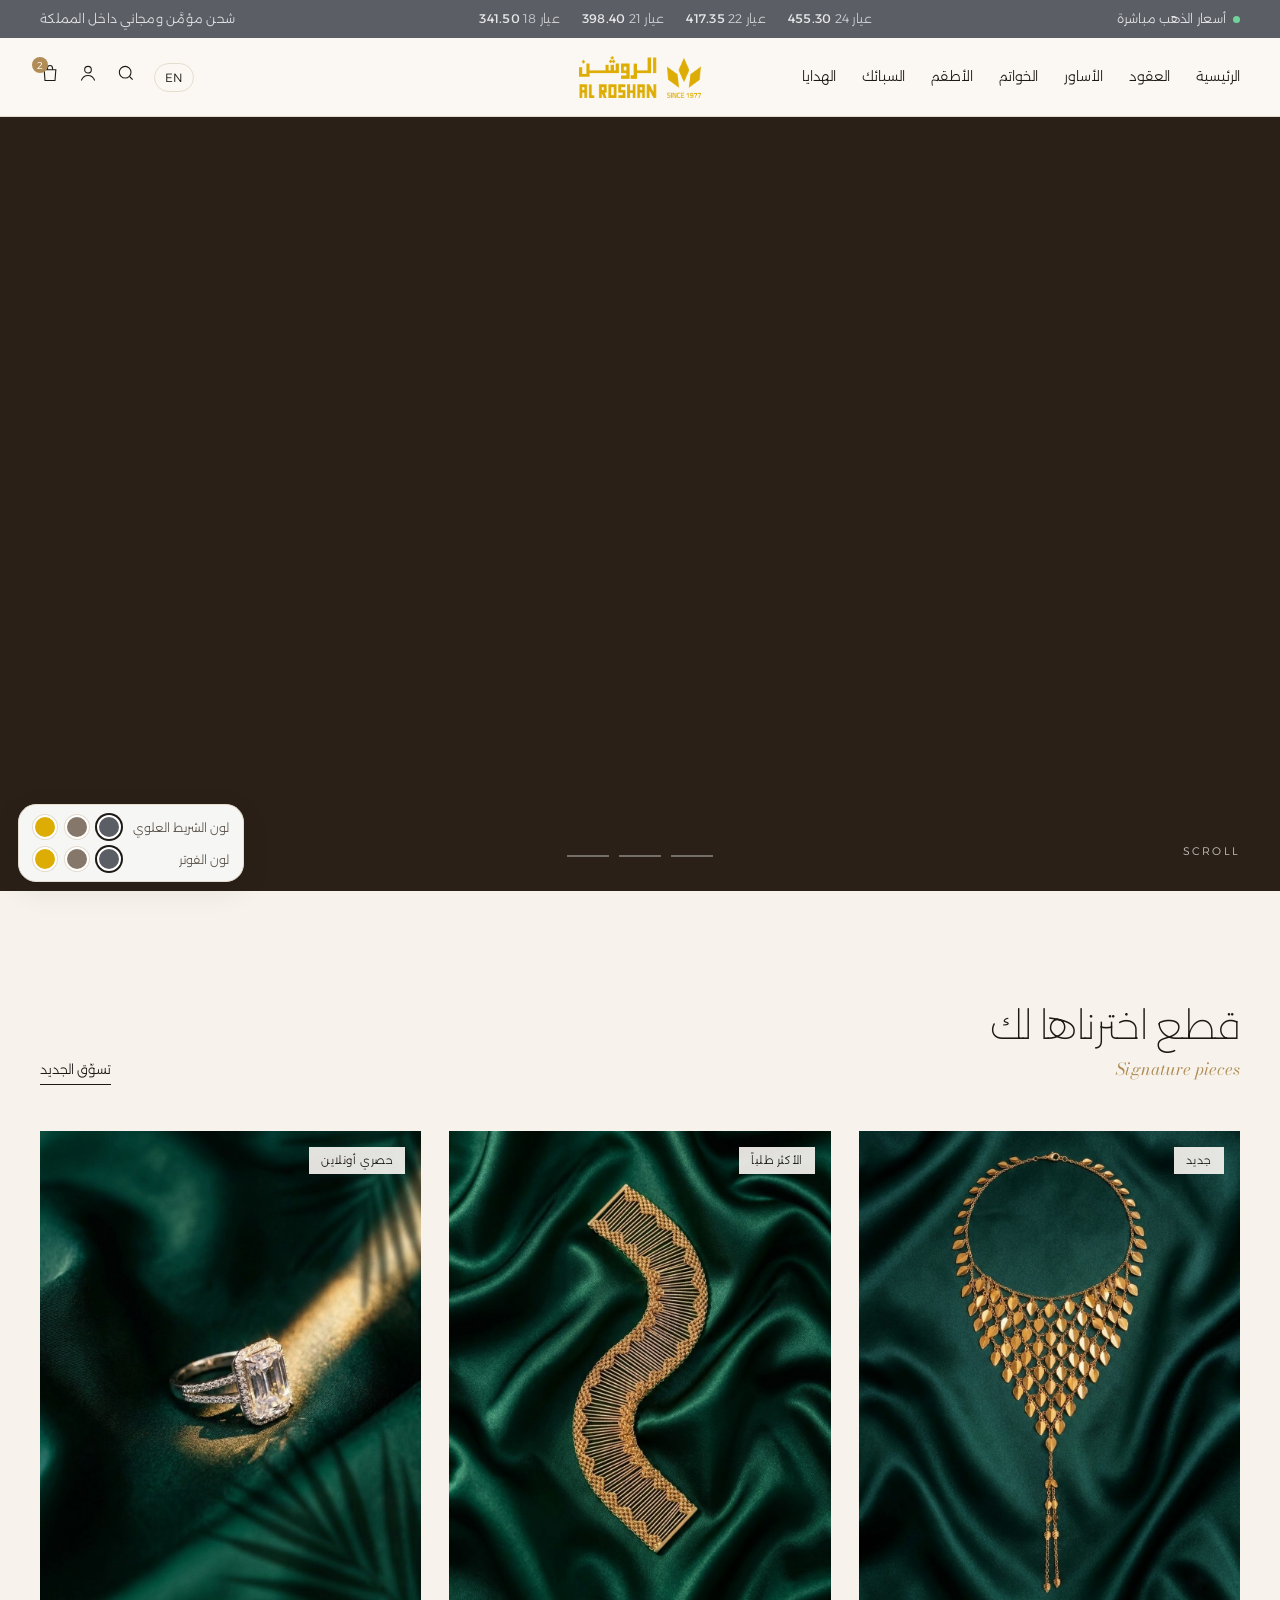
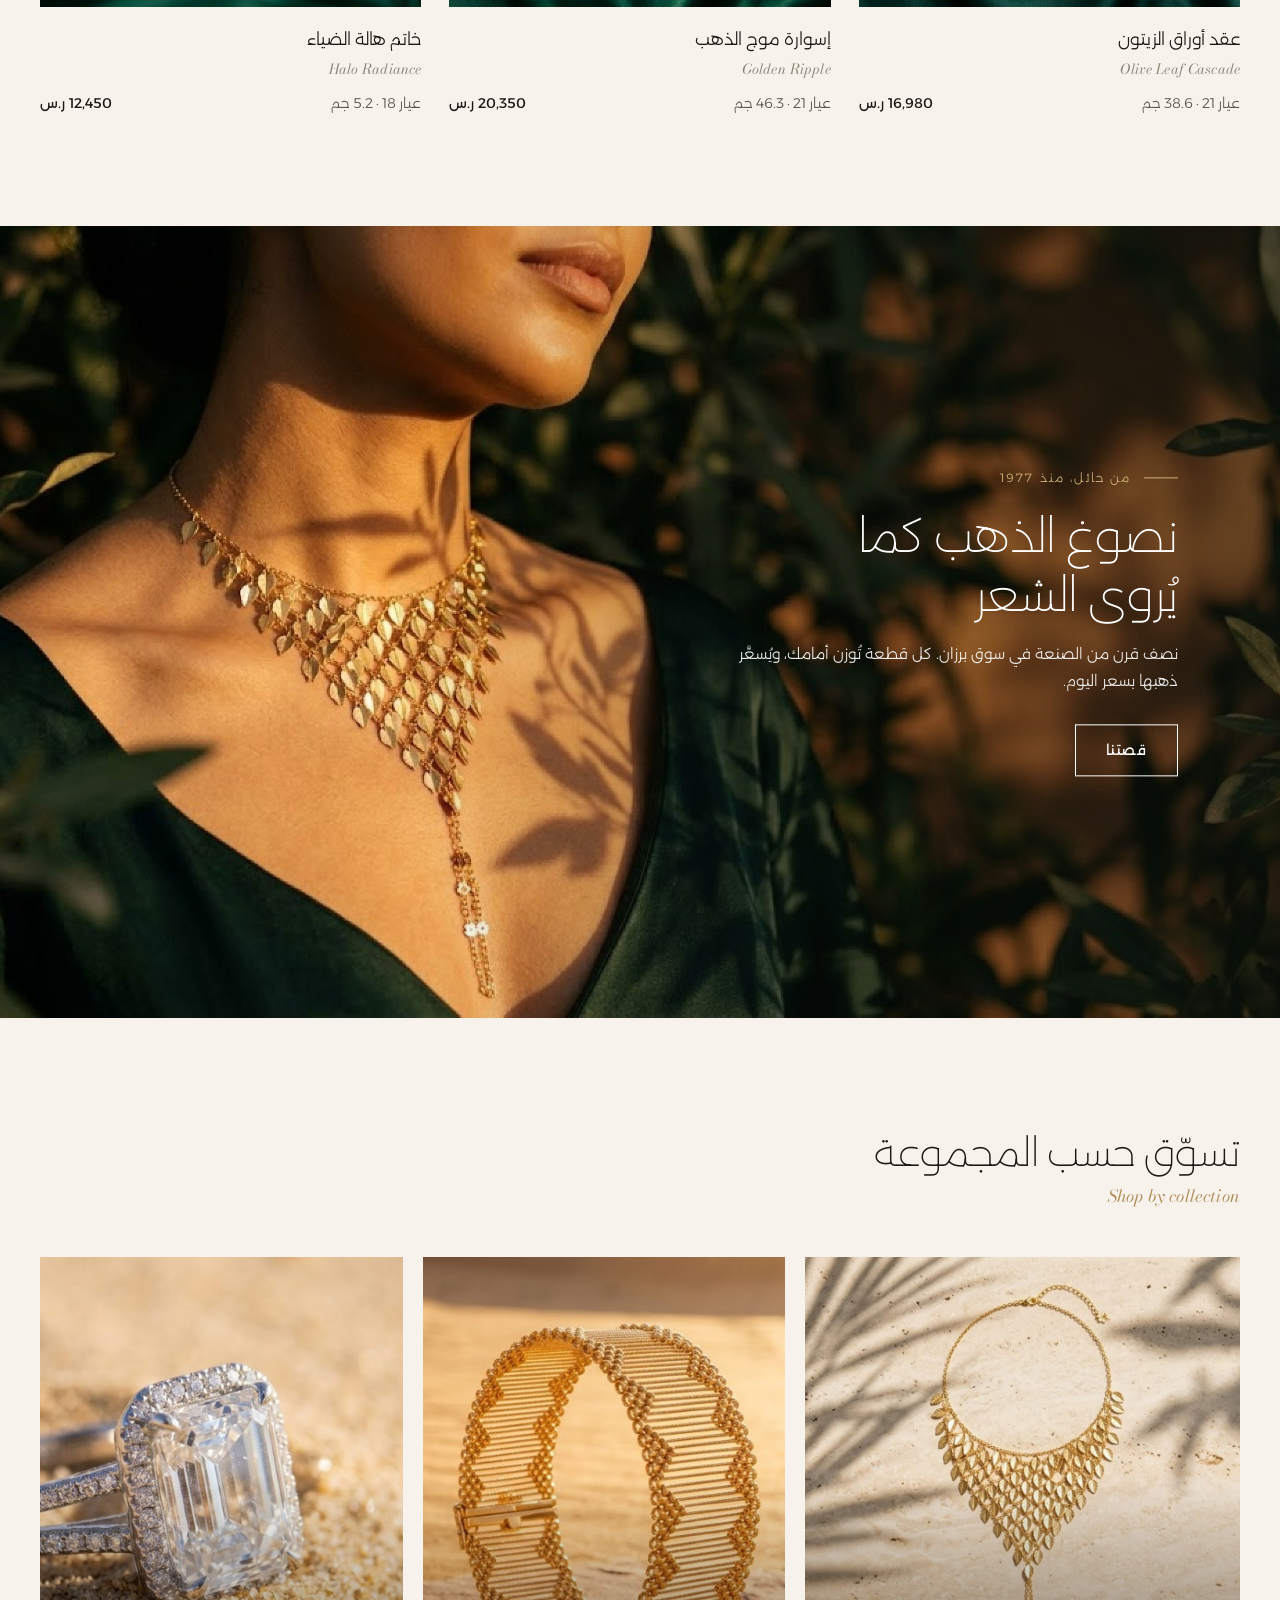
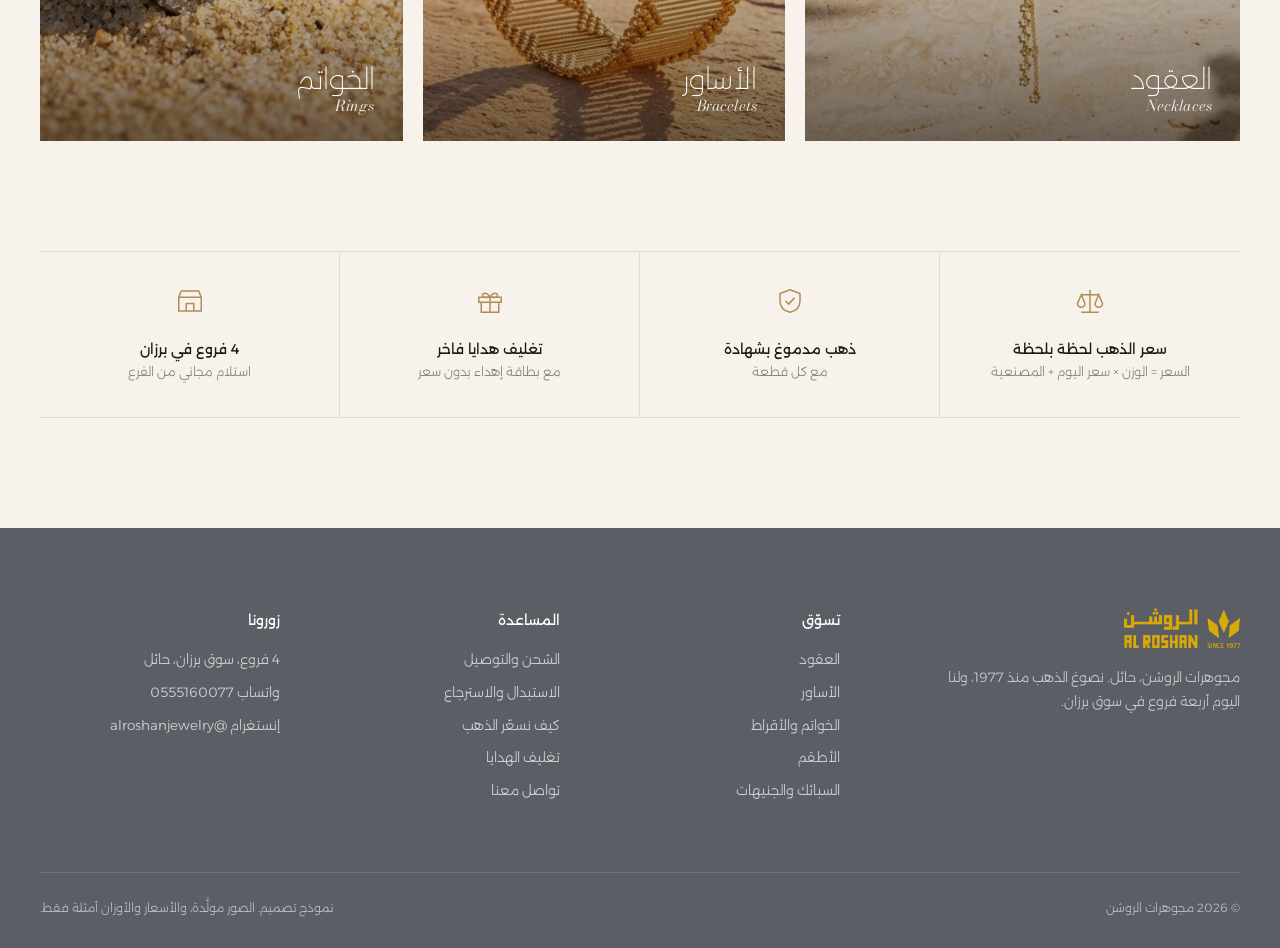
==== commit 6cf5ecc7: "Let the top bar and footer colours be picked separately The footer choice also colours the story ban" ====
--- a/index.html
+++ b/index.html
@@ -1,5 +1,5 @@
 <!DOCTYPE html><html lang="ar" dir="rtl"><head><meta charset="utf-8"><meta name="viewport" content="width=device-width,initial-scale=1">
-<title>مجوهرات الروشن | ذهب حائل منذ 1977</title><link rel="preconnect" href="https://fonts.googleapis.com"><link rel="preconnect" href="https://fonts.gstatic.com" crossorigin><link href="https://fonts.googleapis.com/css2?family=Alexandria:wght@200;300;400&family=Bodoni+Moda:ital,opsz,wght@0,6..96,400;1,6..96,400&display=swap" rel="stylesheet"><link rel="stylesheet" href="style.css"><script>try{var t=localStorage.getItem("alr-theme");if(t)document.documentElement.dataset.theme=t}catch(e){}</script></head><body class=""><div class="swatch" aria-label="لون الهوية"><span>لون الهوية</span><button data-t="slate" style="background:#5C5E66" title="رمادي"></button><button data-t="taupe" style="background:#85786B" title="بني رمادي"></button><button data-t="gold" style="background:#DEAD05" title="ذهبي"></button></div><script>(function(){var h=document.documentElement,b=document.querySelectorAll(".swatch button");function s(t){h.dataset.theme=t;b.forEach(function(x){x.classList.toggle("on",x.dataset.t===t)});try{localStorage.setItem("alr-theme",t)}catch(e){}}b.forEach(function(x){x.onclick=function(){s(x.dataset.t)}});s(h.dataset.theme||"slate")})()</script>
+<title>مجوهرات الروشن | ذهب حائل منذ 1977</title><link rel="preconnect" href="https://fonts.googleapis.com"><link rel="preconnect" href="https://fonts.gstatic.com" crossorigin><link href="https://fonts.googleapis.com/css2?family=Alexandria:wght@200;300;400&family=Bodoni+Moda:ital,opsz,wght@0,6..96,400;1,6..96,400&display=swap" rel="stylesheet"><link rel="stylesheet" href="style.css"><script>try{["bar","foot"].forEach(function(k){var v=localStorage.getItem("alr-"+k);if(v)document.documentElement.dataset[k]=v})}catch(e){}</script></head><body class=""><div class="swatch"><div class="row"><span>لون الشريط العلوي</span><div><button data-k="bar" data-t="slate" style="background:#5C5E66" title="رمادي"></button><button data-k="bar" data-t="taupe" style="background:#85786B" title="بني رمادي"></button><button data-k="bar" data-t="gold" style="background:#DEAD05" title="ذهبي"></button></div></div><div class="row"><span>لون الفوتر</span><div><button data-k="foot" data-t="slate" style="background:#5C5E66" title="رمادي"></button><button data-k="foot" data-t="taupe" style="background:#85786B" title="بني رمادي"></button><button data-k="foot" data-t="gold" style="background:#DEAD05" title="ذهبي"></button></div></div></div><script>(function(){var h=document.documentElement,b=document.querySelectorAll(".swatch button");function s(k,t){h.dataset[k]=t;b.forEach(function(x){if(x.dataset.k===k)x.classList.toggle("on",x.dataset.t===t)});try{localStorage.setItem("alr-"+k,t)}catch(e){}}b.forEach(function(x){x.onclick=function(){s(x.dataset.k,x.dataset.t)}});s("bar",h.dataset.bar||"slate");s("foot",h.dataset.foot||"slate")})()</script>
 <div class="pricebar"><div class="wrap"><span class="live"><i class="dot"></i>أسعار الذهب مباشرة</span>
 <div class="k"><span>عيار 24 <b>455.30</b></span><span>عيار 22 <b>417.35</b></span><span>عيار 21 <b>398.40</b></span><span class="hide">عيار 18 <b>341.50</b></span></div>
 <span class="hide-m">شحن مؤمَّن ومجاني داخل المملكة</span></div></div>
--- a/style.css
+++ b/style.css
@@ -263,13 +263,19 @@
 @media(max-width:420px){.pricebar .live{font-size:0;gap:0}.pricebar .live .dot{margin-inline-end:2px}}
 @media(max-width:1000px){.slide .shade{background:linear-gradient(0deg,rgba(15,9,3,.72),rgba(15,9,3,.25) 55%,rgba(0,0,0,0) 75%) !important}.slide .eyebrow{color:#EBD7AE}}
 
-/* ===== brand colour themes (client can switch) ===== */
-:root,html[data-theme="slate"]{--em:#5C5E66;--em2:#4D4F56;--on:#fff;--on2:rgba(255,255,255,.82);--acc:#E9BF2E;--rule:rgba(255,255,255,.18);--logo-f:none}
-html[data-theme="taupe"]{--em:#85786B;--em2:#74685C;--on:#fff;--on2:rgba(255,255,255,.86);--acc:#F7DD8A;--rule:rgba(255,255,255,.22);--logo-f:brightness(0) invert(1)}
-html[data-theme="gold"]{--em:#DEAD05;--em2:#C99C04;--on:#232427;--on2:rgba(35,36,39,.8);--acc:#3B3C41;--rule:rgba(35,36,39,.2);--logo-f:brightness(0) opacity(.85)}
+/* ===== brand colour themes: top bar and footer chosen separately ===== */
+:root{--em:#5C5E66;--em2:#4D4F56;--on:#fff;--on2:rgba(255,255,255,.82);--acc:#E9BF2E;--rule:rgba(255,255,255,.18);--logo-f:none}
+html[data-bar="slate"] .pricebar{--em:#5C5E66;--em2:#4D4F56;--on:#fff;--on2:rgba(255,255,255,.82);--acc:#E9BF2E;--rule:rgba(255,255,255,.18);--logo-f:none}
+html[data-foot="slate"] footer,html[data-foot="slate"] .story,html[data-foot="slate"] .btn.solid{--em:#5C5E66;--em2:#4D4F56;--on:#fff;--on2:rgba(255,255,255,.82);--acc:#E9BF2E;--rule:rgba(255,255,255,.18);--logo-f:none}
+html[data-bar="taupe"] .pricebar{--em:#85786B;--em2:#74685C;--on:#fff;--on2:rgba(255,255,255,.86);--acc:#F7DD8A;--rule:rgba(255,255,255,.22);--logo-f:brightness(0) invert(1)}
+html[data-foot="taupe"] footer,html[data-foot="taupe"] .story,html[data-foot="taupe"] .btn.solid{--em:#85786B;--em2:#74685C;--on:#fff;--on2:rgba(255,255,255,.86);--acc:#F7DD8A;--rule:rgba(255,255,255,.22);--logo-f:brightness(0) invert(1)}
+html[data-bar="gold"] .pricebar{--em:#DEAD05;--em2:#C99C04;--on:#232427;--on2:rgba(35,36,39,.8);--acc:#3B3C41;--rule:rgba(35,36,39,.2);--logo-f:brightness(0) opacity(.85)}
+html[data-foot="gold"] footer,html[data-foot="gold"] .story,html[data-foot="gold"] .btn.solid{--em:#DEAD05;--em2:#C99C04;--on:#232427;--on2:rgba(35,36,39,.8);--acc:#3B3C41;--rule:rgba(35,36,39,.2);--logo-f:brightness(0) opacity(.85)}
 .story .eyebrow{color:var(--acc)}
 .pricebar,footer,.story,.btn.solid{transition:background-color .5s,color .5s}
-.swatch{position:fixed;left:18px;bottom:18px;z-index:80;display:flex;align-items:center;gap:10px;background:rgba(255,255,255,.95);backdrop-filter:blur(10px);border:1px solid var(--line);border-radius:40px;padding:8px 14px 8px 10px;box-shadow:0 8px 30px rgba(0,0,0,.08);font-size:12px;color:var(--ink2)}
-.swatch button{width:26px;height:26px;border-radius:50%;border:2px solid #fff;box-shadow:0 0 0 1px var(--line);cursor:pointer;padding:0}
+.swatch{position:fixed;left:18px;bottom:18px;z-index:80;display:grid;gap:8px;background:rgba(255,255,255,.96);backdrop-filter:blur(10px);border:1px solid var(--line);border-radius:18px;padding:10px 14px;box-shadow:0 8px 30px rgba(0,0,0,.08);font-size:12px;color:var(--ink2)}
+.swatch .row{display:flex;align-items:center;justify-content:space-between;gap:12px}
+.swatch .row div{display:flex;gap:8px}
+.swatch button{width:24px;height:24px;border-radius:50%;border:2px solid #fff;box-shadow:0 0 0 1px var(--line);cursor:pointer;padding:0}
 .swatch button.on{box-shadow:0 0 0 2px var(--ink)}
-@media(max-width:1000px){.swatch{bottom:84px;left:12px}.swatch span{display:none}}
+@media(max-width:1000px){.swatch{bottom:84px;left:12px;padding:8px 10px;font-size:11px}.swatch button{width:22px;height:22px}}
